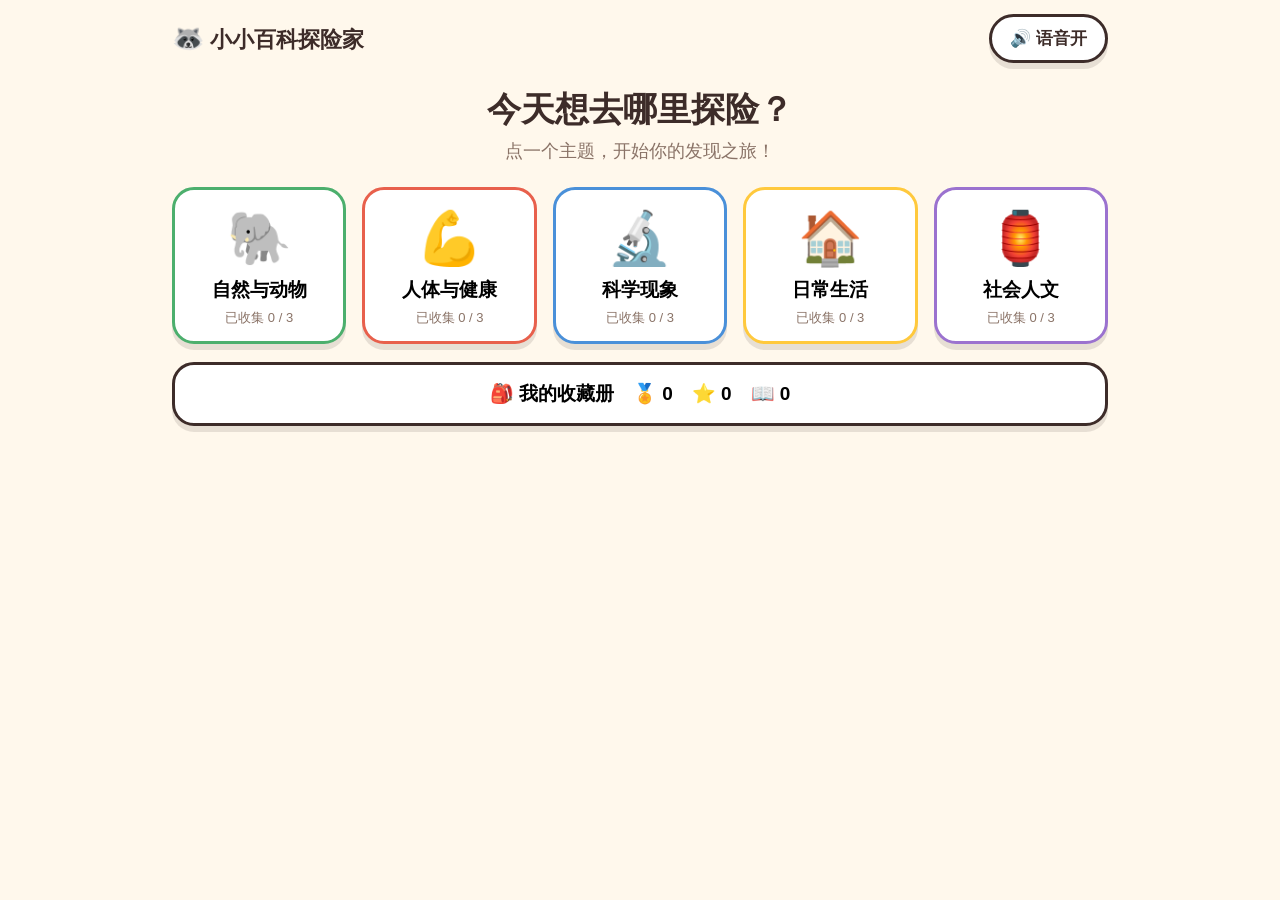
==== prototype/index.html @ 5b507198 "feat: 高保真原型（待确认）" ====
<!DOCTYPE html>
<html lang="zh-CN">
<head>
<meta charset="UTF-8">
<meta name="viewport" content="width=device-width, initial-scale=1.0">
<title>小小百科探险家 · 高保真原型</title>
<style>
  :root {
    --bg: #FFF8EC;
    --ink: #3D2C29;
    --primary: #FF8A3D;
    --primary-dark: #E56F1F;
    --green: #4CAF6D;
    --blue: #4A90D9;
    --purple: #9B72CF;
    --red: #E8604C;
    --yellow: #FFC93D;
    --card: #FFFFFF;
    --radius: 22px;
    --shadow: 0 6px 0 rgba(61,44,41,.12);
  }
  * { margin:0; padding:0; box-sizing:border-box; -webkit-tap-highlight-color:transparent; }
  body {
    font-family: "PingFang SC","Microsoft YaHei","Noto Sans SC",sans-serif;
    background: var(--bg); color: var(--ink);
    min-height: 100vh;
  }
  button { font-family: inherit; cursor: pointer; border: none; }
  .hidden { display: none !important; }

  /* ===== 顶栏 ===== */
  .topbar {
    display:flex; align-items:center; justify-content:space-between;
    padding: 14px 22px; max-width: 980px; margin: 0 auto;
  }
  .logo { font-size: 22px; font-weight: 800; }
  .logo span { font-size: 26px; }
  .voice-btn {
    background: var(--card); border-radius: 999px; padding: 10px 18px;
    font-size: 17px; font-weight: 700; color: var(--ink);
    box-shadow: var(--shadow); border: 3px solid var(--ink);
  }
  .voice-btn.off { opacity: .45; }

  /* ===== 首页 ===== */
  .hero { text-align:center; padding: 10px 20px 6px; }
  .hero h1 { font-size: 34px; margin-bottom: 6px; }
  .hero p { font-size: 18px; color:#8a7367; }

  .theme-grid {
    display:grid; grid-template-columns: repeat(auto-fit, minmax(150px,1fr));
    gap: 16px; max-width: 980px; margin: 18px auto; padding: 0 22px;
  }
  .theme-card {
    background: var(--card); border: 3px solid var(--ink); border-radius: var(--radius);
    box-shadow: var(--shadow); padding: 18px 12px 14px; text-align:center;
    transition: transform .15s;
  }
  .theme-card:hover { transform: translateY(-4px); }
  .theme-card .emoji { font-size: 52px; display:block; margin-bottom: 8px; }
  .theme-card .name { font-size: 19px; font-weight: 800; }
  .theme-card .prog { font-size: 13px; color:#8a7367; margin-top:6px; }
  .theme-card.c1 { border-color: var(--green); }
  .theme-card.c2 { border-color: var(--red); }
  .theme-card.c3 { border-color: var(--blue); }
  .theme-card.c4 { border-color: var(--yellow); }
  .theme-card.c5 { border-color: var(--purple); }

  .collection-bar {
    max-width: 980px; margin: 8px auto 40px; padding: 0 22px;
  }
  .collection-bar button {
    width:100%; background: var(--card); border:3px solid var(--ink);
    border-radius: var(--radius); box-shadow: var(--shadow);
    padding: 16px; font-size: 19px; font-weight: 800;
  }

  /* ===== 探险页 ===== */
  .play-head {
    display:flex; align-items:center; justify-content:space-between;
    max-width: 980px; margin: 0 auto; padding: 0 22px 12px;
  }
  .back-btn {
    background: var(--card); border:3px solid var(--ink); border-radius: 999px;
    padding: 10px 18px; font-size: 17px; font-weight: 800; box-shadow: var(--shadow);
  }
  .play-title { font-size: 22px; font-weight: 800; }

  .mode-tabs {
    display:grid; grid-template-columns: repeat(4,1fr);
    gap: 12px; max-width: 980px; margin: 0 auto 18px; padding: 0 22px;
  }
  .mode-tab {
    background: var(--card); border:3px solid var(--ink); border-radius: var(--radius);
    box-shadow: var(--shadow); padding: 14px 6px; font-size: 17px; font-weight: 800;
  }
  .mode-tab.active { background: var(--primary); color:#fff; border-color: var(--primary-dark); }
  .mode-tab .big { font-size: 26px; display:block; margin-bottom: 4px; }

  .stage { max-width: 980px; margin: 0 auto 40px; padding: 0 22px; }
  .panel {
    background: var(--card); border:3px solid var(--ink); border-radius: var(--radius);
    box-shadow: var(--shadow); padding: 22px;
  }

  /* 探索 */
  .explore-scene {
    position: relative; background: linear-gradient(#BFE8FF 60%, #9AD68A 60%);
    border-radius: 16px; min-height: 300px; margin-bottom: 14px; overflow:hidden;
  }
  .hotspot {
    position:absolute; font-size: 44px; background: rgba(255,255,255,.85);
    border: 3px solid var(--ink); border-radius: 50%;
    width: 76px; height: 76px; line-height: 1;
    box-shadow: 0 0 0 6px rgba(255,201,61,.55);
    animation: pulse 1.6s infinite;
  }
  @keyframes pulse { 50% { box-shadow: 0 0 0 12px rgba(255,201,61,.15); } }
  .hint { text-align:center; font-size:16px; color:#8a7367; }

  /* 问答 */
  .quiz-progress { text-align:center; font-size:16px; font-weight:700; color:#8a7367; margin-bottom: 10px; }
  .quiz-q { font-size: 24px; font-weight: 800; text-align:center; margin: 8px 0 20px; }
  .quiz-opts { display:grid; gap: 12px; }
  .quiz-opt {
    background: var(--bg); border:3px solid var(--ink); border-radius: 16px;
    padding: 16px; font-size: 20px; font-weight: 700; text-align:left;
  }
  .quiz-opt.right { background: #DDF3E3; border-color: var(--green); }
  .quiz-opt.wrong { background: #FBE3DF; border-color: var(--red); }
  .quiz-feedback { text-align:center; font-size: 20px; font-weight: 800; min-height: 30px; margin-top: 14px; }

  /* 配对 */
  .match-wrap { display:grid; grid-template-columns: 1fr 1fr; gap: 16px; }
  .match-col { display:grid; gap: 12px; align-content:start; }
  .match-item, .match-slot {
    background: var(--bg); border:3px solid var(--ink); border-radius: 16px;
    padding: 14px; font-size: 20px; font-weight: 700; text-align:center; min-height: 64px;
  }
  .match-item { cursor: grab; }
  .match-item.done { opacity:.35; cursor:default; }
  .match-slot.filled { background:#DDF3E3; border-color: var(--green); }
  .match-slot .slot-emoji { font-size: 30px; display:block; }

  /* 故事 */
  .story-illu {
    background: linear-gradient(#FFE3B3, #FFC9D6);
    border-radius: 16px; height: 180px; display:flex; align-items:center; justify-content:center;
    font-size: 80px; margin-bottom: 14px;
  }
  .story-text { font-size: 20px; line-height: 1.7; text-align:center; margin-bottom: 16px; }
  .big-btn {
    display:block; width:100%; background: var(--primary); color:#fff;
    border:3px solid var(--primary-dark); border-radius: 16px;
    padding: 16px; font-size: 21px; font-weight: 800; box-shadow: var(--shadow);
  }
  .story-dots { text-align:center; margin-bottom: 12px; font-size: 22px; letter-spacing: 6px; }

  /* ===== 弹层：知识卡 / 奖励 / 收藏册 ===== */
  .mask {
    position: fixed; inset: 0; background: rgba(61,44,41,.45);
    display:flex; align-items:center; justify-content:center; padding: 20px; z-index: 50;
  }
  .dialog {
    background: var(--card); border:3px solid var(--ink); border-radius: var(--radius);
    box-shadow: var(--shadow); max-width: 420px; width: 100%; padding: 26px; text-align:center;
  }
  .dialog .d-emoji { font-size: 64px; display:block; margin-bottom: 10px; }
  .dialog h3 { font-size: 24px; margin-bottom: 10px; }
  .dialog p { font-size: 19px; line-height: 1.7; margin-bottom: 18px; }
  .reward-anim { animation: bounce .6s; }
  @keyframes bounce { 0%{transform:scale(.5)} 60%{transform:scale(1.15)} 100%{transform:scale(1)} }

  .collect-list { text-align:left; max-height: 300px; overflow:auto; margin-bottom: 16px; }
  .collect-item { padding: 10px 6px; border-bottom: 2px dashed #e5d7c8; font-size: 18px; }
  .collect-empty { text-align:center; color:#8a7367; padding: 20px 0; font-size: 17px; }

  @media (max-width: 720px) {
    .hero h1 { font-size: 26px; }
    .mode-tabs { grid-template-columns: repeat(2,1fr); }
    .match-wrap { grid-template-columns: 1fr; }
  }
</style>
</head>
<body>

<!-- ================= 首页 ================= -->
<div id="page-home">
  <div class="topbar">
    <div class="logo"><span>🦝</span> 小小百科探险家</div>
    <button class="voice-btn" id="voice-toggle">🔊 语音开</button>
  </div>
  <div class="hero">
    <h1>今天想去哪里探险？</h1>
    <p>点一个主题，开始你的发现之旅！</p>
  </div>
  <div class="theme-grid" id="theme-grid"></div>
  <div class="collection-bar">
    <button id="open-collection">🎒 我的收藏册　🏅 <span id="c-badge">0</span>　⭐ <span id="c-sticker">0</span>　📖 <span id="c-book">0</span></button>
  </div>
</div>

<!-- ================= 探险页 ================= -->
<div id="page-play" class="hidden">
  <div class="topbar">
    <button class="back-btn" id="back-home">← 回首页</button>
    <div class="play-title" id="play-title"></div>
    <button class="voice-btn" id="voice-toggle-2">🔊 语音开</button>
  </div>
  <div class="mode-tabs">
    <button class="mode-tab active" data-mode="explore"><span class="big">🔍</span>找一找</button>
    <button class="mode-tab" data-mode="quiz"><span class="big">❓</span>问答闯关</button>
    <button class="mode-tab" data-mode="match"><span class="big">🧩</span>配对小游戏</button>
    <button class="mode-tab" data-mode="story"><span class="big">📚</span>小故事</button>
  </div>
  <div class="stage">
    <!-- 探索 -->
    <div class="panel" id="panel-explore">
      <div class="explore-scene" id="explore-scene"></div>
      <p class="hint">点一点发光的圆圈，看看藏着什么秘密！</p>
    </div>
    <!-- 问答 -->
    <div class="panel hidden" id="panel-quiz">
      <div class="quiz-progress" id="quiz-progress"></div>
      <div class="quiz-q" id="quiz-q"></div>
      <div class="quiz-opts" id="quiz-opts"></div>
      <div class="quiz-feedback" id="quiz-feedback"></div>
    </div>
    <!-- 配对 -->
    <div class="panel hidden" id="panel-match">
      <p class="hint" style="margin-bottom:14px;">把左边的图片拖到右边正确的名字上！（原型：点图片再点名字也可以）</p>
      <div class="match-wrap">
        <div class="match-col" id="match-items"></div>
        <div class="match-col" id="match-slots"></div>
      </div>
    </div>
    <!-- 故事 -->
    <div class="panel hidden" id="panel-story">
      <div class="story-dots" id="story-dots"></div>
      <div class="story-illu" id="story-illu"></div>
      <div class="story-text" id="story-text"></div>
      <button class="big-btn" id="story-next">下一页 →</button>
    </div>
  </div>
</div>

<!-- ================= 弹层 ================= -->
<div class="mask hidden" id="dialog-mask">
  <div class="dialog" id="dialog-box"></div>
</div>

<script>
/* ================= 原型数据（真实文案，取自内容规格） ================= */
const THEMES = [
  { id:'animals', name:'自然与动物', emoji:'🐘', cls:'c1',
    spots:[
      { emoji:'🐘', name:'大象', x:'12%', y:'30%', text:'大象的鼻子像一根万能的管子，能喝水、能洗澡，还能卷起小小的花生米呢！' },
      { emoji:'🦒', name:'长颈鹿', x:'55%', y:'12%', text:'长颈鹿的脖子虽然很长很长，但脖子的骨头数量和我们人类一样多，都是七块哦！' },
      { emoji:'🐝', name:'蜜蜂', x:'75%', y:'55%', text:'蜜蜂找到花蜜后，会跳一种"8字舞"，告诉伙伴们花蜜在哪个方向、有多远。' },
      { emoji:'🌻', name:'向日葵', x:'30%', y:'62%', text:'向日葵小时候会跟着太阳转头，长大以后就会固定朝着东边，安静地晒太阳。' },
    ],
    quiz:[
      { q:'大象用什么卷起食物？', opts:['长鼻子','尾巴','耳朵'], a:0 },
      { q:'蜜蜂跳"8字舞"是在做什么？', opts:['告诉伙伴花蜜的方向','玩游戏','赶蚊子'], a:0 },
      { q:'长颈鹿的脖子骨头有几块？', opts:['和我们一样，七块','一百块','两块'], a:0 },
    ],
    match:[
      { emoji:'🐘', name:'大象' }, { emoji:'🦒', name:'长颈鹿' },
      { emoji:'🐝', name:'蜜蜂' }, { emoji:'🌻', name:'向日葵' },
    ],
    story:[
      { emoji:'🐘', text:'小象奇奇第一次跟着妈妈去河边。它看着妈妈用长鼻子吸水，觉得神奇极了。' },
      { emoji:'💦', text:'奇奇也学着把鼻子伸进水里，咕咚——呛了一大口！妈妈笑着说："慢慢来，先吸一点点。"' },
      { emoji:'🌈', text:'练了好多天，奇奇终于能用鼻子喷出一道小水花，在阳光下画出了一道小小的彩虹！' },
    ],
  },
  { id:'body', name:'人体与健康', emoji:'💪', cls:'c2',
    spots:[ { emoji:'❤️', name:'心脏', x:'20%', y:'25%', text:'心脏像一个勤劳的小水泵，每天不停地跳动，把血液送到全身每一个角落。' } ],
    quiz:[ { q:'我们为什么要好好刷牙？', opts:['保护牙齿不长蛀牙','让牙齿变蓝色','为了好玩'], a:0 } ],
    match:[ { emoji:'❤️', name:'心脏' }, { emoji:'🦷', name:'牙齿' } ],
    story:[ { emoji:'🦷', text:'牙齿宝宝最害怕糖细菌，每天刷牙就是给它穿上保护衣。' } ],
  },
  { id:'science', name:'科学现象', emoji:'🔬', cls:'c3',
    spots:[ { emoji:'🌈', name:'彩虹', x:'30%', y:'20%', text:'下雨后太阳出来，空气里的小水滴把阳光分成了七种颜色，就变成了彩虹。' } ],
    quiz:[ { q:'彩虹一般有几种颜色？', opts:['七种','两种','一百种'], a:0 } ],
    match:[ { emoji:'🌈', name:'彩虹' }, { emoji:'🧲', name:'磁铁' } ],
    story:[ { emoji:'🧲', text:'磁铁小超人有一双看不见的手，能把回形针"嗖"地吸过来。' } ],
  },
  { id:'life', name:'日常生活', emoji:'🏠', cls:'c4',
    spots:[ { emoji:'🚦', name:'红绿灯', x:'40%', y:'30%', text:'红灯停、绿灯行、黄灯亮了等一等，红绿灯是马路上的指挥官。' } ],
    quiz:[ { q:'过马路时看到红灯应该？', opts:['停下来等一等','快跑冲过去','闭上眼睛'], a:0 } ],
    match:[ { emoji:'🚦', name:'红绿灯' }, { emoji:'🍳', name:'煎锅' } ],
    story:[ { emoji:'🚦', text:'红绿灯每天站在路口，保护着每一个过马路的小朋友。' } ],
  },
  { id:'culture', name:'社会人文', emoji:'🏮', cls:'c5',
    spots:[ { emoji:'🏮', name:'灯笼', x:'25%', y:'25%', text:'过年挂红灯笼，寓意新的一年红红火火、团团圆圆。' } ],
    quiz:[ { q:'过年时挂红灯笼寓意什么？', opts:['红红火火、团圆','天要下雨','欢迎外星人'], a:0 } ],
    match:[ { emoji:'🏮', name:'灯笼' }, { emoji:'🥟', name:'饺子' } ],
    story:[ { emoji:'🥟', text:'除夕夜，全家人围在一起包饺子，包进去的是团圆和祝福。' } ],
  },
];

/* ================= 原型状态（内存模拟，不接真实存储） ================= */
const state = {
  voice: true,
  theme: null,
  quizIndex: 0,
  storyIndex: 0,
  collected: { badges:[], stickers:[], books:[] },
  matchPicked: null,
};

function speak(text){
  if (!state.voice || !window.speechSynthesis) return;
  speechSynthesis.cancel();
  const u = new SpeechSynthesisUtterance(text);
  u.lang = 'zh-CN'; u.rate = 0.95;
  speechSynthesis.speak(u);
}

/* ================= 首页 ================= */
function renderHome(){
  const grid = document.getElementById('theme-grid');
  grid.innerHTML = '';
  THEMES.forEach(t=>{
    const done =
      (state.collected.badges.includes(t.id)?1:0) +
      (state.collected.stickers.includes(t.id)?1:0) +
      (state.collected.books.includes(t.id)?1:0);
    const el = document.createElement('button');
    el.className = 'theme-card ' + t.cls;
    el.innerHTML = `<span class="emoji">${t.emoji}</span><div class="name">${t.name}</div><div class="prog">已收集 ${done} / 3</div>`;
    el.onclick = ()=>{ openTheme(t); };
    grid.appendChild(el);
  });
  document.getElementById('c-badge').textContent = state.collected.badges.length;
  document.getElementById('c-sticker').textContent = state.collected.stickers.length;
  document.getElementById('c-book').textContent = state.collected.books.length;
}

/* ================= 探险页 ================= */
function openTheme(t){
  state.theme = t;
  state.quizIndex = 0;
  state.storyIndex = 0;
  document.getElementById('page-home').classList.add('hidden');
  document.getElementById('page-play').classList.remove('hidden');
  document.getElementById('play-title').textContent = t.emoji + ' ' + t.name;
  switchMode('explore');
  speak('欢迎来到' + t.name + '！');
}

function switchMode(mode){
  document.querySelectorAll('.mode-tab').forEach(b=>b.classList.toggle('active', b.dataset.mode===mode));
  ['explore','quiz','match','story'].forEach(m=>{
    document.getElementById('panel-'+m).classList.toggle('hidden', m!==mode);
  });
  if (mode==='explore') renderExplore();
  if (mode==='quiz') renderQuiz();
  if (mode==='match') renderMatch();
  if (mode==='story') renderStory();
}
document.querySelectorAll('.mode-tab').forEach(b=>b.onclick=()=>switchMode(b.dataset.mode));

/* ---- 找一找 ---- */
function renderExplore(){
  const scene = document.getElementById('explore-scene');
  scene.innerHTML = '';
  state.theme.spots.forEach(s=>{
    const b = document.createElement('button');
    b.className = 'hotspot';
    b.style.left = s.x; b.style.top = s.y;
    b.textContent = s.emoji;
    b.onclick = ()=> showDialog(`
      <span class="d-emoji">${s.emoji}</span>
      <h3>${s.name}</h3>
      <p>${s.text}</p>
      <button class="big-btn" id="d-ok">我知道啦！</button>
    `, ()=>{
      document.getElementById('d-ok').onclick = closeDialog;
      speak(s.name + '。' + s.text);
    });
    scene.appendChild(b);
  });
}

/* ---- 问答闯关 ---- */
function renderQuiz(){
  const i = state.quizIndex, q = state.theme.quiz[i];
  document.getElementById('quiz-progress').textContent = `第 ${i+1} / ${state.theme.quiz.length} 题`;
  document.getElementById('quiz-q').textContent = q.q;
  document.getElementById('quiz-feedback').textContent = '';
  const box = document.getElementById('quiz-opts');
  box.innerHTML = '';
  speak(q.q);
  q.opts.forEach((opt, idx)=>{
    const b = document.createElement('button');
    b.className = 'quiz-opt';
    b.textContent = opt;
    b.onclick = ()=>{
      if (idx === q.a){
        b.classList.add('right');
        document.getElementById('quiz-feedback').textContent = '🎉 答对啦，真棒！';
        speak('答对啦，真棒！');
        setTimeout(()=>{
          state.quizIndex++;
          if (state.quizIndex >= state.theme.quiz.length){
            award('badges', '🏅', state.theme.name + '小博士徽章', '你答对了所有问题，获得了徽章！');
            state.quizIndex = 0;
            renderQuiz();
          } else renderQuiz();
        }, 900);
      } else {
        b.classList.add('wrong');
        document.getElementById('quiz-feedback').textContent = '🤔 再想一想，你可以的！';
        speak('再想一想，你可以的！');
      }
    };
    box.appendChild(b);
  });
}

/* ---- 配对小游戏 ---- */
function renderMatch(){
  const items = document.getElementById('match-items');
  const slots = document.getElementById('match-slots');
  items.innerHTML = ''; slots.innerHTML = '';
  state.matchPicked = null;
  const shuffled = [...state.theme.match].sort(()=>Math.random()-.5);
  shuffled.forEach(m=>{
    const it = document.createElement('button');
    it.className = 'match-item';
    it.innerHTML = `<span style="font-size:34px;display:block;">${m.emoji}</span>`;
    it.onclick = ()=>{
      if (it.classList.contains('done')) return;
      document.querySelectorAll('.match-item').forEach(x=>x.style.outline='');
      it.style.outline = '4px solid var(--primary)';
      state.matchPicked = { el: it, data: m };
    };
    items.appendChild(it);
  });
  [...state.theme.match].sort(()=>Math.random()-.5).forEach(m=>{
    const s = document.createElement('div');
    s.className = 'match-slot';
    s.textContent = m.name;
    s.onclick = ()=>{
      if (s.classList.contains('filled') || !state.matchPicked) return;
      if (state.matchPicked.data.name === m.name){
        s.classList.add('filled');
        s.innerHTML = `<span class="slot-emoji">${m.emoji}</span>${m.name} ✔️`;
        state.matchPicked.el.classList.add('done');
        state.matchPicked = null;
        speak('配对成功！');
        if (document.querySelectorAll('.match-slot.filled').length === state.theme.match.length){
          setTimeout(()=> award('stickers', '⭐', state.theme.name + '贴纸', '所有配对都正确，获得一张贴纸！'), 500);
        }
      } else {
        speak('不对哦，再试试！');
        state.matchPicked = null;
        document.querySelectorAll('.match-item').forEach(x=>x.style.outline='');
      }
    };
    slots.appendChild(s);
  });
}

/* ---- 小故事 ---- */
function renderStory(){
  const i = state.storyIndex, s = state.theme.story[i];
  document.getElementById('story-dots').textContent =
    state.theme.story.map((_,k)=> k===i ? '●' : '○').join('');
  document.getElementById('story-illu').textContent = s.emoji;
  document.getElementById('story-text').textContent = s.text;
  document.getElementById('story-next').textContent =
    i === state.theme.story.length - 1 ? '看完啦 🎉' : '下一页 →';
  speak(s.text);
}
document.getElementById('story-next').onclick = ()=>{
  if (state.storyIndex < state.theme.story.length - 1){
    state.storyIndex++;
    renderStory();
  } else {
    award('books', '📖', state.theme.name + '图鉴页', '故事读完啦，图鉴里又多了一页！');
    state.storyIndex = 0;
    renderStory();
  }
};

/* ---- 奖励弹层 ---- */
function award(type, emoji, name, desc){
  if (!state.collected[type].includes(state.theme.id)){
    state.collected[type].push(state.theme.id);
  }
  showDialog(`
    <span class="d-emoji reward-anim">${emoji}</span>
    <h3>恭喜获得：${name}</h3>
    <p>${desc}</p>
    <button class="big-btn" id="d-ok">太棒了！</button>
  `, ()=>{
    document.getElementById('d-ok').onclick = closeDialog;
    speak('恭喜获得' + name);
  });
}

/* ---- 收藏册 ---- */
document.getElementById('open-collection').onclick = ()=>{
  const c = state.collected;
  let html = '<span class="d-emoji">🎒</span><h3>我的收藏册</h3><div class="collect-list">';
  let empty = true;
  c.badges.forEach(id=>{ empty=false; const t=THEMES.find(x=>x.id===id); html+=`<div class="collect-item">🏅 ${t.name}小博士徽章</div>`; });
  c.stickers.forEach(id=>{ empty=false; const t=THEMES.find(x=>x.id===id); html+=`<div class="collect-item">⭐ ${t.name}贴纸</div>`; });
  c.books.forEach(id=>{ empty=false; const t=THEMES.find(x=>x.id===id); html+=`<div class="collect-item">📖 ${t.name}图鉴页</div>`; });
  if (empty) html += '<div class="collect-empty">还没有收集到奖励哦，快去探险吧！</div>';
  html += '</div><button class="big-btn" id="d-ok">关上</button>';
  showDialog(html, ()=>{ document.getElementById('d-ok').onclick = closeDialog; });
};

/* ---- 弹层与全局 ---- */
function showDialog(html, after){
  document.getElementById('dialog-box').innerHTML = html;
  document.getElementById('dialog-mask').classList.remove('hidden');
  if (after) after();
}
function closeDialog(){ document.getElementById('dialog-mask').classList.add('hidden'); speechSynthesis?.cancel(); }

document.getElementById('back-home').onclick = ()=>{
  document.getElementById('page-play').classList.add('hidden');
  document.getElementById('page-home').classList.remove('hidden');
  renderHome();
};

function bindVoice(id){
  document.getElementById(id).onclick = (e)=>{
    state.voice = !state.voice;
    if (!state.voice) speechSynthesis?.cancel();
    document.querySelectorAll('.voice-btn').forEach(b=>{
      b.textContent = state.voice ? '🔊 语音开' : '🔇 语音关';
      b.classList.toggle('off', !state.voice);
    });
  };
}
bindVoice('voice-toggle'); bindVoice('voice-toggle-2');
if (!window.speechSynthesis){
  document.querySelectorAll('.voice-btn').forEach(b=>b.style.display='none');
}

renderHome();
</script>
</body>
</html>
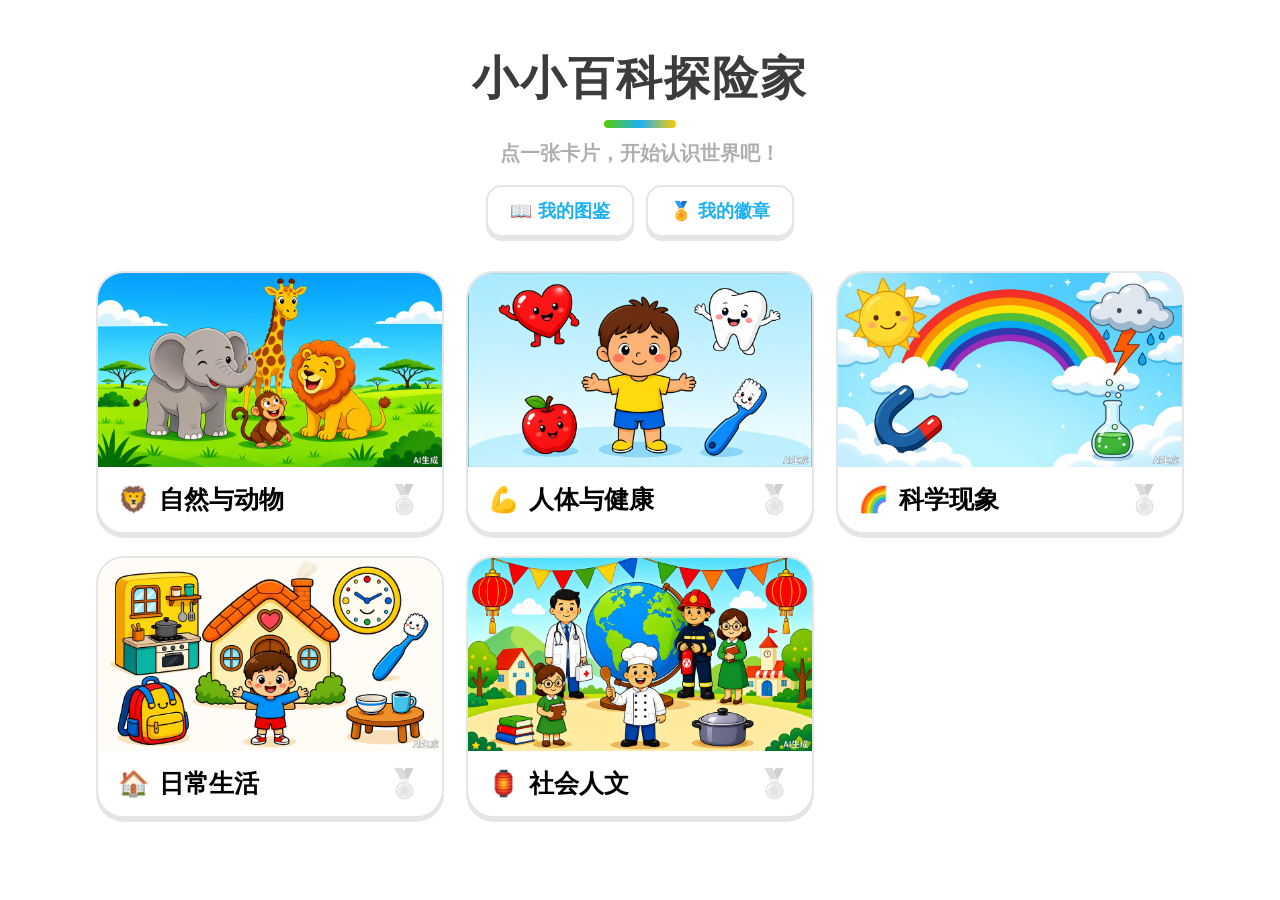
==== commit cf423ab9: "同步最新版到 prototype 文件夹" ====
--- a/prototype/index.html
+++ b/prototype/index.html
@@ -2,549 +2,43 @@
 <html lang="zh-CN">
 <head>
 <meta charset="UTF-8">
-<meta name="viewport" content="width=device-width, initial-scale=1.0">
-<title>小小百科探险家 · 高保真原型</title>
-<style>
-  :root {
-    --bg: #FFF8EC;
-    --ink: #3D2C29;
-    --primary: #FF8A3D;
-    --primary-dark: #E56F1F;
-    --green: #4CAF6D;
-    --blue: #4A90D9;
-    --purple: #9B72CF;
-    --red: #E8604C;
-    --yellow: #FFC93D;
-    --card: #FFFFFF;
-    --radius: 22px;
-    --shadow: 0 6px 0 rgba(61,44,41,.12);
-  }
-  * { margin:0; padding:0; box-sizing:border-box; -webkit-tap-highlight-color:transparent; }
-  body {
-    font-family: "PingFang SC","Microsoft YaHei","Noto Sans SC",sans-serif;
-    background: var(--bg); color: var(--ink);
-    min-height: 100vh;
-  }
-  button { font-family: inherit; cursor: pointer; border: none; }
-  .hidden { display: none !important; }
+<meta name="viewport" content="width=device-width, initial-scale=1">
+<title>小小百科探险家 · 世界地图</title>
+<link rel="stylesheet" href="css/style.css">
+</head>
+<body class="home">
+  <header class="home-header">
+    <h1 id="map-title">小小百科探险家</h1>
+    <p class="home-sub">点一张卡片，开始认识世界吧！</p>
+    <div class="home-actions">
+      <button id="btn-dex" class="pill-btn" type="button">📖 我的图鉴</button>
+      <button id="btn-badges" class="pill-btn" type="button">🏅 我的徽章</button>
+    </div>
+  </header>
 
-  /* ===== 顶栏 ===== */
-  .topbar {
-    display:flex; align-items:center; justify-content:space-between;
-    padding: 14px 22px; max-width: 980px; margin: 0 auto;
-  }
-  .logo { font-size: 22px; font-weight: 800; }
-  .logo span { font-size: 26px; }
-  .voice-btn {
-    background: var(--card); border-radius: 999px; padding: 10px 18px;
-    font-size: 17px; font-weight: 700; color: var(--ink);
-    box-shadow: var(--shadow); border: 3px solid var(--ink);
-  }
-  .voice-btn.off { opacity: .45; }
+  <main class="theme-grid" id="theme-grid" aria-label="主题世界地图"></main>
 
-  /* ===== 首页 ===== */
-  .hero { text-align:center; padding: 10px 20px 6px; }
-  .hero h1 { font-size: 34px; margin-bottom: 6px; }
-  .hero p { font-size: 18px; color:#8a7367; }
-
-  .theme-grid {
-    display:grid; grid-template-columns: repeat(auto-fit, minmax(150px,1fr));
-    gap: 16px; max-width: 980px; margin: 18px auto; padding: 0 22px;
-  }
-  .theme-card {
-    background: var(--card); border: 3px solid var(--ink); border-radius: var(--radius);
-    box-shadow: var(--shadow); padding: 18px 12px 14px; text-align:center;
-    transition: transform .15s;
-  }
-  .theme-card:hover { transform: translateY(-4px); }
-  .theme-card .emoji { font-size: 52px; display:block; margin-bottom: 8px; }
-  .theme-card .name { font-size: 19px; font-weight: 800; }
-  .theme-card .prog { font-size: 13px; color:#8a7367; margin-top:6px; }
-  .theme-card.c1 { border-color: var(--green); }
-  .theme-card.c2 { border-color: var(--red); }
-  .theme-card.c3 { border-color: var(--blue); }
-  .theme-card.c4 { border-color: var(--yellow); }
-  .theme-card.c5 { border-color: var(--purple); }
-
-  .collection-bar {
-    max-width: 980px; margin: 8px auto 40px; padding: 0 22px;
-  }
-  .collection-bar button {
-    width:100%; background: var(--card); border:3px solid var(--ink);
-    border-radius: var(--radius); box-shadow: var(--shadow);
-    padding: 16px; font-size: 19px; font-weight: 800;
-  }
-
-  /* ===== 探险页 ===== */
-  .play-head {
-    display:flex; align-items:center; justify-content:space-between;
-    max-width: 980px; margin: 0 auto; padding: 0 22px 12px;
-  }
-  .back-btn {
-    background: var(--card); border:3px solid var(--ink); border-radius: 999px;
-    padding: 10px 18px; font-size: 17px; font-weight: 800; box-shadow: var(--shadow);
-  }
-  .play-title { font-size: 22px; font-weight: 800; }
-
-  .mode-tabs {
-    display:grid; grid-template-columns: repeat(4,1fr);
-    gap: 12px; max-width: 980px; margin: 0 auto 18px; padding: 0 22px;
-  }
-  .mode-tab {
-    background: var(--card); border:3px solid var(--ink); border-radius: var(--radius);
-    box-shadow: var(--shadow); padding: 14px 6px; font-size: 17px; font-weight: 800;
-  }
-  .mode-tab.active { background: var(--primary); color:#fff; border-color: var(--primary-dark); }
-  .mode-tab .big { font-size: 26px; display:block; margin-bottom: 4px; }
-
-  .stage { max-width: 980px; margin: 0 auto 40px; padding: 0 22px; }
-  .panel {
-    background: var(--card); border:3px solid var(--ink); border-radius: var(--radius);
-    box-shadow: var(--shadow); padding: 22px;
-  }
-
-  /* 探索 */
-  .explore-scene {
-    position: relative; background: linear-gradient(#BFE8FF 60%, #9AD68A 60%);
-    border-radius: 16px; min-height: 300px; margin-bottom: 14px; overflow:hidden;
-  }
-  .hotspot {
-    position:absolute; font-size: 44px; background: rgba(255,255,255,.85);
-    border: 3px solid var(--ink); border-radius: 50%;
-    width: 76px; height: 76px; line-height: 1;
-    box-shadow: 0 0 0 6px rgba(255,201,61,.55);
-    animation: pulse 1.6s infinite;
-  }
-  @keyframes pulse { 50% { box-shadow: 0 0 0 12px rgba(255,201,61,.15); } }
-  .hint { text-align:center; font-size:16px; color:#8a7367; }
-
-  /* 问答 */
-  .quiz-progress { text-align:center; font-size:16px; font-weight:700; color:#8a7367; margin-bottom: 10px; }
-  .quiz-q { font-size: 24px; font-weight: 800; text-align:center; margin: 8px 0 20px; }
-  .quiz-opts { display:grid; gap: 12px; }
-  .quiz-opt {
-    background: var(--bg); border:3px solid var(--ink); border-radius: 16px;
-    padding: 16px; font-size: 20px; font-weight: 700; text-align:left;
-  }
-  .quiz-opt.right { background: #DDF3E3; border-color: var(--green); }
-  .quiz-opt.wrong { background: #FBE3DF; border-color: var(--red); }
-  .quiz-feedback { text-align:center; font-size: 20px; font-weight: 800; min-height: 30px; margin-top: 14px; }
-
-  /* 配对 */
-  .match-wrap { display:grid; grid-template-columns: 1fr 1fr; gap: 16px; }
-  .match-col { display:grid; gap: 12px; align-content:start; }
-  .match-item, .match-slot {
-    background: var(--bg); border:3px solid var(--ink); border-radius: 16px;
-    padding: 14px; font-size: 20px; font-weight: 700; text-align:center; min-height: 64px;
-  }
-  .match-item { cursor: grab; }
-  .match-item.done { opacity:.35; cursor:default; }
-  .match-slot.filled { background:#DDF3E3; border-color: var(--green); }
-  .match-slot .slot-emoji { font-size: 30px; display:block; }
-
-  /* 故事 */
-  .story-illu {
-    background: linear-gradient(#FFE3B3, #FFC9D6);
-    border-radius: 16px; height: 180px; display:flex; align-items:center; justify-content:center;
-    font-size: 80px; margin-bottom: 14px;
-  }
-  .story-text { font-size: 20px; line-height: 1.7; text-align:center; margin-bottom: 16px; }
-  .big-btn {
-    display:block; width:100%; background: var(--primary); color:#fff;
-    border:3px solid var(--primary-dark); border-radius: 16px;
-    padding: 16px; font-size: 21px; font-weight: 800; box-shadow: var(--shadow);
-  }
-  .story-dots { text-align:center; margin-bottom: 12px; font-size: 22px; letter-spacing: 6px; }
-
-  /* ===== 弹层：知识卡 / 奖励 / 收藏册 ===== */
-  .mask {
-    position: fixed; inset: 0; background: rgba(61,44,41,.45);
-    display:flex; align-items:center; justify-content:center; padding: 20px; z-index: 50;
-  }
-  .dialog {
-    background: var(--card); border:3px solid var(--ink); border-radius: var(--radius);
-    box-shadow: var(--shadow); max-width: 420px; width: 100%; padding: 26px; text-align:center;
-  }
-  .dialog .d-emoji { font-size: 64px; display:block; margin-bottom: 10px; }
-  .dialog h3 { font-size: 24px; margin-bottom: 10px; }
-  .dialog p { font-size: 19px; line-height: 1.7; margin-bottom: 18px; }
-  .reward-anim { animation: bounce .6s; }
-  @keyframes bounce { 0%{transform:scale(.5)} 60%{transform:scale(1.15)} 100%{transform:scale(1)} }
-
-  .collect-list { text-align:left; max-height: 300px; overflow:auto; margin-bottom: 16px; }
-  .collect-item { padding: 10px 6px; border-bottom: 2px dashed #e5d7c8; font-size: 18px; }
-  .collect-empty { text-align:center; color:#8a7367; padding: 20px 0; font-size: 17px; }
-
-  @media (max-width: 720px) {
-    .hero h1 { font-size: 26px; }
-    .mode-tabs { grid-template-columns: repeat(2,1fr); }
-    .match-wrap { grid-template-columns: 1fr; }
-  }
-</style>
-</head>
-<body>
-
-<!-- ================= 首页 ================= -->
-<div id="page-home">
-  <div class="topbar">
-    <div class="logo"><span>🦝</span> 小小百科探险家</div>
-    <button class="voice-btn" id="voice-toggle">🔊 语音开</button>
-  </div>
-  <div class="hero">
-    <h1>今天想去哪里探险？</h1>
-    <p>点一个主题，开始你的发现之旅！</p>
-  </div>
-  <div class="theme-grid" id="theme-grid"></div>
-  <div class="collection-bar">
-    <button id="open-collection">🎒 我的收藏册　🏅 <span id="c-badge">0</span>　⭐ <span id="c-sticker">0</span>　📖 <span id="c-book">0</span></button>
-  </div>
-</div>
-
-<!-- ================= 探险页 ================= -->
-<div id="page-play" class="hidden">
-  <div class="topbar">
-    <button class="back-btn" id="back-home">← 回首页</button>
-    <div class="play-title" id="play-title"></div>
-    <button class="voice-btn" id="voice-toggle-2">🔊 语音开</button>
-  </div>
-  <div class="mode-tabs">
-    <button class="mode-tab active" data-mode="explore"><span class="big">🔍</span>找一找</button>
-    <button class="mode-tab" data-mode="quiz"><span class="big">❓</span>问答闯关</button>
-    <button class="mode-tab" data-mode="match"><span class="big">🧩</span>配对小游戏</button>
-    <button class="mode-tab" data-mode="story"><span class="big">📚</span>小故事</button>
-  </div>
-  <div class="stage">
-    <!-- 探索 -->
-    <div class="panel" id="panel-explore">
-      <div class="explore-scene" id="explore-scene"></div>
-      <p class="hint">点一点发光的圆圈，看看藏着什么秘密！</p>
-    </div>
-    <!-- 问答 -->
-    <div class="panel hidden" id="panel-quiz">
-      <div class="quiz-progress" id="quiz-progress"></div>
-      <div class="quiz-q" id="quiz-q"></div>
-      <div class="quiz-opts" id="quiz-opts"></div>
-      <div class="quiz-feedback" id="quiz-feedback"></div>
-    </div>
-    <!-- 配对 -->
-    <div class="panel hidden" id="panel-match">
-      <p class="hint" style="margin-bottom:14px;">把左边的图片拖到右边正确的名字上！（原型：点图片再点名字也可以）</p>
-      <div class="match-wrap">
-        <div class="match-col" id="match-items"></div>
-        <div class="match-col" id="match-slots"></div>
-      </div>
-    </div>
-    <!-- 故事 -->
-    <div class="panel hidden" id="panel-story">
-      <div class="story-dots" id="story-dots"></div>
-      <div class="story-illu" id="story-illu"></div>
-      <div class="story-text" id="story-text"></div>
-      <button class="big-btn" id="story-next">下一页 →</button>
+  <div class="panel-mask" id="dex-panel" role="dialog" aria-label="我的图鉴">
+    <div class="panel">
+      <button class="panel-close" type="button" data-close="dex-panel">✕</button>
+      <h2>📖 我的图鉴</h2>
+      <p class="panel-tip">去探索、听故事、玩配对，就能点亮更多图鉴！</p>
+      <div id="dex-content"></div>
     </div>
   </div>
-</div>
 
-<!-- ================= 弹层 ================= -->
-<div class="mask hidden" id="dialog-mask">
-  <div class="dialog" id="dialog-box"></div>
-</div>
+  <div class="panel-mask" id="badge-panel" role="dialog" aria-label="我的徽章">
+    <div class="panel">
+      <button class="panel-close" type="button" data-close="badge-panel">✕</button>
+      <h2>🏅 我的徽章</h2>
+      <p class="panel-tip">每个主题答对 3 道题，就能获得一枚徽章！</p>
+      <div class="badge-wall" id="badge-wall"></div>
+    </div>
+  </div>
 
-<script>
-/* ================= 原型数据（真实文案，取自内容规格） ================= */
-const THEMES = [
-  { id:'animals', name:'自然与动物', emoji:'🐘', cls:'c1',
-    spots:[
-      { emoji:'🐘', name:'大象', x:'12%', y:'30%', text:'大象的鼻子像一根万能的管子，能喝水、能洗澡，还能卷起小小的花生米呢！' },
-      { emoji:'🦒', name:'长颈鹿', x:'55%', y:'12%', text:'长颈鹿的脖子虽然很长很长，但脖子的骨头数量和我们人类一样多，都是七块哦！' },
-      { emoji:'🐝', name:'蜜蜂', x:'75%', y:'55%', text:'蜜蜂找到花蜜后，会跳一种"8字舞"，告诉伙伴们花蜜在哪个方向、有多远。' },
-      { emoji:'🌻', name:'向日葵', x:'30%', y:'62%', text:'向日葵小时候会跟着太阳转头，长大以后就会固定朝着东边，安静地晒太阳。' },
-    ],
-    quiz:[
-      { q:'大象用什么卷起食物？', opts:['长鼻子','尾巴','耳朵'], a:0 },
-      { q:'蜜蜂跳"8字舞"是在做什么？', opts:['告诉伙伴花蜜的方向','玩游戏','赶蚊子'], a:0 },
-      { q:'长颈鹿的脖子骨头有几块？', opts:['和我们一样，七块','一百块','两块'], a:0 },
-    ],
-    match:[
-      { emoji:'🐘', name:'大象' }, { emoji:'🦒', name:'长颈鹿' },
-      { emoji:'🐝', name:'蜜蜂' }, { emoji:'🌻', name:'向日葵' },
-    ],
-    story:[
-      { emoji:'🐘', text:'小象奇奇第一次跟着妈妈去河边。它看着妈妈用长鼻子吸水，觉得神奇极了。' },
-      { emoji:'💦', text:'奇奇也学着把鼻子伸进水里，咕咚——呛了一大口！妈妈笑着说："慢慢来，先吸一点点。"' },
-      { emoji:'🌈', text:'练了好多天，奇奇终于能用鼻子喷出一道小水花，在阳光下画出了一道小小的彩虹！' },
-    ],
-  },
-  { id:'body', name:'人体与健康', emoji:'💪', cls:'c2',
-    spots:[ { emoji:'❤️', name:'心脏', x:'20%', y:'25%', text:'心脏像一个勤劳的小水泵，每天不停地跳动，把血液送到全身每一个角落。' } ],
-    quiz:[ { q:'我们为什么要好好刷牙？', opts:['保护牙齿不长蛀牙','让牙齿变蓝色','为了好玩'], a:0 } ],
-    match:[ { emoji:'❤️', name:'心脏' }, { emoji:'🦷', name:'牙齿' } ],
-    story:[ { emoji:'🦷', text:'牙齿宝宝最害怕糖细菌，每天刷牙就是给它穿上保护衣。' } ],
-  },
-  { id:'science', name:'科学现象', emoji:'🔬', cls:'c3',
-    spots:[ { emoji:'🌈', name:'彩虹', x:'30%', y:'20%', text:'下雨后太阳出来，空气里的小水滴把阳光分成了七种颜色，就变成了彩虹。' } ],
-    quiz:[ { q:'彩虹一般有几种颜色？', opts:['七种','两种','一百种'], a:0 } ],
-    match:[ { emoji:'🌈', name:'彩虹' }, { emoji:'🧲', name:'磁铁' } ],
-    story:[ { emoji:'🧲', text:'磁铁小超人有一双看不见的手，能把回形针"嗖"地吸过来。' } ],
-  },
-  { id:'life', name:'日常生活', emoji:'🏠', cls:'c4',
-    spots:[ { emoji:'🚦', name:'红绿灯', x:'40%', y:'30%', text:'红灯停、绿灯行、黄灯亮了等一等，红绿灯是马路上的指挥官。' } ],
-    quiz:[ { q:'过马路时看到红灯应该？', opts:['停下来等一等','快跑冲过去','闭上眼睛'], a:0 } ],
-    match:[ { emoji:'🚦', name:'红绿灯' }, { emoji:'🍳', name:'煎锅' } ],
-    story:[ { emoji:'🚦', text:'红绿灯每天站在路口，保护着每一个过马路的小朋友。' } ],
-  },
-  { id:'culture', name:'社会人文', emoji:'🏮', cls:'c5',
-    spots:[ { emoji:'🏮', name:'灯笼', x:'25%', y:'25%', text:'过年挂红灯笼，寓意新的一年红红火火、团团圆圆。' } ],
-    quiz:[ { q:'过年时挂红灯笼寓意什么？', opts:['红红火火、团圆','天要下雨','欢迎外星人'], a:0 } ],
-    match:[ { emoji:'🏮', name:'灯笼' }, { emoji:'🥟', name:'饺子' } ],
-    story:[ { emoji:'🥟', text:'除夕夜，全家人围在一起包饺子，包进去的是团圆和祝福。' } ],
-  },
-];
-
-/* ================= 原型状态（内存模拟，不接真实存储） ================= */
-const state = {
-  voice: true,
-  theme: null,
-  quizIndex: 0,
-  storyIndex: 0,
-  collected: { badges:[], stickers:[], books:[] },
-  matchPicked: null,
-};
-
-function speak(text){
-  if (!state.voice || !window.speechSynthesis) return;
-  speechSynthesis.cancel();
-  const u = new SpeechSynthesisUtterance(text);
-  u.lang = 'zh-CN'; u.rate = 0.95;
-  speechSynthesis.speak(u);
-}
-
-/* ================= 首页 ================= */
-function renderHome(){
-  const grid = document.getElementById('theme-grid');
-  grid.innerHTML = '';
-  THEMES.forEach(t=>{
-    const done =
-      (state.collected.badges.includes(t.id)?1:0) +
-      (state.collected.stickers.includes(t.id)?1:0) +
-      (state.collected.books.includes(t.id)?1:0);
-    const el = document.createElement('button');
-    el.className = 'theme-card ' + t.cls;
-    el.innerHTML = `<span class="emoji">${t.emoji}</span><div class="name">${t.name}</div><div class="prog">已收集 ${done} / 3</div>`;
-    el.onclick = ()=>{ openTheme(t); };
-    grid.appendChild(el);
-  });
-  document.getElementById('c-badge').textContent = state.collected.badges.length;
-  document.getElementById('c-sticker').textContent = state.collected.stickers.length;
-  document.getElementById('c-book').textContent = state.collected.books.length;
-}
-
-/* ================= 探险页 ================= */
-function openTheme(t){
-  state.theme = t;
-  state.quizIndex = 0;
-  state.storyIndex = 0;
-  document.getElementById('page-home').classList.add('hidden');
-  document.getElementById('page-play').classList.remove('hidden');
-  document.getElementById('play-title').textContent = t.emoji + ' ' + t.name;
-  switchMode('explore');
-  speak('欢迎来到' + t.name + '！');
-}
-
-function switchMode(mode){
-  document.querySelectorAll('.mode-tab').forEach(b=>b.classList.toggle('active', b.dataset.mode===mode));
-  ['explore','quiz','match','story'].forEach(m=>{
-    document.getElementById('panel-'+m).classList.toggle('hidden', m!==mode);
-  });
-  if (mode==='explore') renderExplore();
-  if (mode==='quiz') renderQuiz();
-  if (mode==='match') renderMatch();
-  if (mode==='story') renderStory();
-}
-document.querySelectorAll('.mode-tab').forEach(b=>b.onclick=()=>switchMode(b.dataset.mode));
-
-/* ---- 找一找 ---- */
-function renderExplore(){
-  const scene = document.getElementById('explore-scene');
-  scene.innerHTML = '';
-  state.theme.spots.forEach(s=>{
-    const b = document.createElement('button');
-    b.className = 'hotspot';
-    b.style.left = s.x; b.style.top = s.y;
-    b.textContent = s.emoji;
-    b.onclick = ()=> showDialog(`
-      <span class="d-emoji">${s.emoji}</span>
-      <h3>${s.name}</h3>
-      <p>${s.text}</p>
-      <button class="big-btn" id="d-ok">我知道啦！</button>
-    `, ()=>{
-      document.getElementById('d-ok').onclick = closeDialog;
-      speak(s.name + '。' + s.text);
-    });
-    scene.appendChild(b);
-  });
-}
-
-/* ---- 问答闯关 ---- */
-function renderQuiz(){
-  const i = state.quizIndex, q = state.theme.quiz[i];
-  document.getElementById('quiz-progress').textContent = `第 ${i+1} / ${state.theme.quiz.length} 题`;
-  document.getElementById('quiz-q').textContent = q.q;
-  document.getElementById('quiz-feedback').textContent = '';
-  const box = document.getElementById('quiz-opts');
-  box.innerHTML = '';
-  speak(q.q);
-  q.opts.forEach((opt, idx)=>{
-    const b = document.createElement('button');
-    b.className = 'quiz-opt';
-    b.textContent = opt;
-    b.onclick = ()=>{
-      if (idx === q.a){
-        b.classList.add('right');
-        document.getElementById('quiz-feedback').textContent = '🎉 答对啦，真棒！';
-        speak('答对啦，真棒！');
-        setTimeout(()=>{
-          state.quizIndex++;
-          if (state.quizIndex >= state.theme.quiz.length){
-            award('badges', '🏅', state.theme.name + '小博士徽章', '你答对了所有问题，获得了徽章！');
-            state.quizIndex = 0;
-            renderQuiz();
-          } else renderQuiz();
-        }, 900);
-      } else {
-        b.classList.add('wrong');
-        document.getElementById('quiz-feedback').textContent = '🤔 再想一想，你可以的！';
-        speak('再想一想，你可以的！');
-      }
-    };
-    box.appendChild(b);
-  });
-}
-
-/* ---- 配对小游戏 ---- */
-function renderMatch(){
-  const items = document.getElementById('match-items');
-  const slots = document.getElementById('match-slots');
-  items.innerHTML = ''; slots.innerHTML = '';
-  state.matchPicked = null;
-  const shuffled = [...state.theme.match].sort(()=>Math.random()-.5);
-  shuffled.forEach(m=>{
-    const it = document.createElement('button');
-    it.className = 'match-item';
-    it.innerHTML = `<span style="font-size:34px;display:block;">${m.emoji}</span>`;
-    it.onclick = ()=>{
-      if (it.classList.contains('done')) return;
-      document.querySelectorAll('.match-item').forEach(x=>x.style.outline='');
-      it.style.outline = '4px solid var(--primary)';
-      state.matchPicked = { el: it, data: m };
-    };
-    items.appendChild(it);
-  });
-  [...state.theme.match].sort(()=>Math.random()-.5).forEach(m=>{
-    const s = document.createElement('div');
-    s.className = 'match-slot';
-    s.textContent = m.name;
-    s.onclick = ()=>{
-      if (s.classList.contains('filled') || !state.matchPicked) return;
-      if (state.matchPicked.data.name === m.name){
-        s.classList.add('filled');
-        s.innerHTML = `<span class="slot-emoji">${m.emoji}</span>${m.name} ✔️`;
-        state.matchPicked.el.classList.add('done');
-        state.matchPicked = null;
-        speak('配对成功！');
-        if (document.querySelectorAll('.match-slot.filled').length === state.theme.match.length){
-          setTimeout(()=> award('stickers', '⭐', state.theme.name + '贴纸', '所有配对都正确，获得一张贴纸！'), 500);
-        }
-      } else {
-        speak('不对哦，再试试！');
-        state.matchPicked = null;
-        document.querySelectorAll('.match-item').forEach(x=>x.style.outline='');
-      }
-    };
-    slots.appendChild(s);
-  });
-}
-
-/* ---- 小故事 ---- */
-function renderStory(){
-  const i = state.storyIndex, s = state.theme.story[i];
-  document.getElementById('story-dots').textContent =
-    state.theme.story.map((_,k)=> k===i ? '●' : '○').join('');
-  document.getElementById('story-illu').textContent = s.emoji;
-  document.getElementById('story-text').textContent = s.text;
-  document.getElementById('story-next').textContent =
-    i === state.theme.story.length - 1 ? '看完啦 🎉' : '下一页 →';
-  speak(s.text);
-}
-document.getElementById('story-next').onclick = ()=>{
-  if (state.storyIndex < state.theme.story.length - 1){
-    state.storyIndex++;
-    renderStory();
-  } else {
-    award('books', '📖', state.theme.name + '图鉴页', '故事读完啦，图鉴里又多了一页！');
-    state.storyIndex = 0;
-    renderStory();
-  }
-};
-
-/* ---- 奖励弹层 ---- */
-function award(type, emoji, name, desc){
-  if (!state.collected[type].includes(state.theme.id)){
-    state.collected[type].push(state.theme.id);
-  }
-  showDialog(`
-    <span class="d-emoji reward-anim">${emoji}</span>
-    <h3>恭喜获得：${name}</h3>
-    <p>${desc}</p>
-    <button class="big-btn" id="d-ok">太棒了！</button>
-  `, ()=>{
-    document.getElementById('d-ok').onclick = closeDialog;
-    speak('恭喜获得' + name);
-  });
-}
-
-/* ---- 收藏册 ---- */
-document.getElementById('open-collection').onclick = ()=>{
-  const c = state.collected;
-  let html = '<span class="d-emoji">🎒</span><h3>我的收藏册</h3><div class="collect-list">';
-  let empty = true;
-  c.badges.forEach(id=>{ empty=false; const t=THEMES.find(x=>x.id===id); html+=`<div class="collect-item">🏅 ${t.name}小博士徽章</div>`; });
-  c.stickers.forEach(id=>{ empty=false; const t=THEMES.find(x=>x.id===id); html+=`<div class="collect-item">⭐ ${t.name}贴纸</div>`; });
-  c.books.forEach(id=>{ empty=false; const t=THEMES.find(x=>x.id===id); html+=`<div class="collect-item">📖 ${t.name}图鉴页</div>`; });
-  if (empty) html += '<div class="collect-empty">还没有收集到奖励哦，快去探险吧！</div>';
-  html += '</div><button class="big-btn" id="d-ok">关上</button>';
-  showDialog(html, ()=>{ document.getElementById('d-ok').onclick = closeDialog; });
-};
-
-/* ---- 弹层与全局 ---- */
-function showDialog(html, after){
-  document.getElementById('dialog-box').innerHTML = html;
-  document.getElementById('dialog-mask').classList.remove('hidden');
-  if (after) after();
-}
-function closeDialog(){ document.getElementById('dialog-mask').classList.add('hidden'); speechSynthesis?.cancel(); }
-
-document.getElementById('back-home').onclick = ()=>{
-  document.getElementById('page-play').classList.add('hidden');
-  document.getElementById('page-home').classList.remove('hidden');
-  renderHome();
-};
-
-function bindVoice(id){
-  document.getElementById(id).onclick = (e)=>{
-    state.voice = !state.voice;
-    if (!state.voice) speechSynthesis?.cancel();
-    document.querySelectorAll('.voice-btn').forEach(b=>{
-      b.textContent = state.voice ? '🔊 语音开' : '🔇 语音关';
-      b.classList.toggle('off', !state.voice);
-    });
-  };
-}
-bindVoice('voice-toggle'); bindVoice('voice-toggle-2');
-if (!window.speechSynthesis){
-  document.querySelectorAll('.voice-btn').forEach(b=>b.style.display='none');
-}
-
-renderHome();
-</script>
+  <script src="config.js"></script>
+  <script src="kv.js"></script>
+  <script src="js/logic.js"></script>
+  <script src="js/app.js"></script>
 </body>
 </html>
--- a/prototype/css/style.css
+++ b/prototype/css/style.css
@@ -0,0 +1,473 @@
+/* 多邻国风格：明亮高饱和 + 3D 厚底按钮 + 大圆角卡片 */
+:root {
+  --bg: #FFFFFF;
+  --bg-soft: #F7F7F7;
+  --ink: #3C3C3C;
+  --ink-soft: #AFAFAF;
+  --green: #58CC02;
+  --green-dark: #46A302;
+  --blue: #1CB0F6;
+  --blue-dark: #1899D6;
+  --orange: #FF9600;
+  --orange-dark: #E08600;
+  --red: #FF4B4B;
+  --red-dark: #EA2B2B;
+  --yellow: #FFC800;
+  --card: #FFFFFF;
+  --line: #E5E5E5;
+  --radius: 20px;
+  --radius-lg: 28px;
+}
+
+* { box-sizing: border-box; }
+
+html, body {
+  margin: 0;
+  padding: 0;
+  min-height: 100%;
+  background: var(--bg);
+  color: var(--ink);
+  font-family: 'Noto Sans SC', 'PingFang SC', 'Microsoft YaHei', system-ui, sans-serif;
+  -webkit-font-smoothing: antialiased;
+}
+
+button { font-family: inherit; cursor: pointer; }
+
+/* ===== 通用 3D 按钮（多邻国厚底） ===== */
+.btn3d {
+  border: none;
+  border-radius: 16px;
+  padding: 12px 22px;
+  font-size: clamp(16px, 2vw, 18px);
+  font-weight: 800;
+  letter-spacing: 1px;
+  color: #fff;
+  background: var(--blue);
+  box-shadow: 0 4px 0 var(--blue-dark);
+  transition: transform .1s, box-shadow .1s, filter .2s;
+  min-height: 50px;
+}
+.btn3d:hover { filter: brightness(1.05); }
+.btn3d:active { transform: translateY(4px); box-shadow: 0 0 0 var(--blue-dark); }
+.btn3d.green { background: var(--green); box-shadow: 0 4px 0 var(--green-dark); }
+.btn3d.green:active { box-shadow: 0 0 0 var(--green-dark); }
+.btn3d.orange { background: var(--orange); box-shadow: 0 4px 0 var(--orange-dark); }
+.btn3d.orange:active { box-shadow: 0 0 0 var(--orange-dark); }
+.btn3d.ghost {
+  background: var(--card);
+  color: var(--blue);
+  box-shadow: 0 4px 0 var(--line);
+  border: 2px solid var(--line);
+}
+.btn3d.ghost:active { box-shadow: 0 0 0 var(--line); }
+
+/* ===== 首页 ===== */
+.home-header {
+  text-align: center;
+  padding: clamp(24px, 4vw, 48px) 16px 8px;
+}
+.home-header h1 {
+  font-size: clamp(30px, 5vw, 46px);
+  margin: 0;
+  letter-spacing: 2px;
+  color: var(--ink);
+}
+.home-header h1::after {
+  content: "";
+  display: block;
+  width: 72px;
+  height: 8px;
+  margin: 10px auto 0;
+  border-radius: 99px;
+  background: linear-gradient(90deg, var(--green), var(--blue), var(--yellow));
+}
+.home-sub {
+  font-size: clamp(16px, 2.4vw, 20px);
+  margin: 12px 0 18px;
+  color: var(--ink-soft);
+  font-weight: 600;
+}
+.home-actions {
+  display: flex;
+  gap: 12px;
+  justify-content: center;
+  flex-wrap: wrap;
+}
+.pill-btn {
+  border: 2px solid var(--line);
+  background: var(--card);
+  color: var(--blue);
+  border-radius: 16px;
+  padding: 12px 22px;
+  font-size: clamp(16px, 2vw, 18px);
+  font-weight: 800;
+  min-height: 50px;
+  box-shadow: 0 4px 0 var(--line);
+  transition: filter .2s, transform .1s, box-shadow .1s;
+}
+.pill-btn:hover { filter: brightness(1.03); }
+.pill-btn:active { transform: translateY(4px); box-shadow: 0 0 0 var(--line); }
+
+.theme-grid {
+  max-width: 1120px;
+  margin: 26px auto 56px;
+  padding: 0 16px;
+  display: grid;
+  grid-template-columns: repeat(auto-fit, minmax(280px, 1fr));
+  gap: 22px;
+}
+.theme-card {
+  position: relative;
+  border: 2px solid var(--line);
+  background: var(--card);
+  border-radius: var(--radius-lg);
+  overflow: hidden;
+  padding: 0;
+  text-align: left;
+  box-shadow: 0 4px 0 var(--line);
+  transition: transform .15s, box-shadow .15s, border-color .2s;
+}
+.theme-card:hover {
+  transform: translateY(-4px);
+  border-color: var(--blue);
+  box-shadow: 0 8px 0 var(--line);
+}
+.theme-card:active { transform: translateY(2px); box-shadow: 0 2px 0 var(--line); }
+.theme-card img {
+  width: 100%;
+  aspect-ratio: 16 / 9;
+  object-fit: cover;
+  display: block;
+}
+.theme-card .card-name {
+  display: flex;
+  align-items: center;
+  gap: 10px;
+  padding: 16px 20px;
+  font-size: clamp(20px, 2.6vw, 25px);
+  font-weight: 800;
+}
+.card-badge {
+  margin-left: auto;
+  font-size: 28px;
+  filter: grayscale(1);
+  opacity: 0.3;
+  transition: filter .3s, opacity .3s, transform .3s;
+}
+.card-badge.got { filter: none; opacity: 1; transform: scale(1.1); }
+
+/* ===== 弹层 ===== */
+.panel-mask {
+  position: fixed;
+  inset: 0;
+  background: rgba(60, 60, 60, 0.45);
+  display: none;
+  align-items: center;
+  justify-content: center;
+  padding: 20px;
+  z-index: 50;
+}
+.panel-mask.open { display: flex; }
+.panel {
+  position: relative;
+  background: var(--bg);
+  border-radius: var(--radius-lg);
+  border: 2px solid var(--line);
+  max-width: 640px;
+  width: 100%;
+  max-height: 80vh;
+  overflow-y: auto;
+  padding: 30px 26px;
+  animation: pop .25s ease;
+}
+.panel h2 { margin: 0 0 6px; font-size: 26px; }
+.panel-tip { margin: 0 0 16px; color: var(--ink-soft); font-size: 15px; font-weight: 600; }
+.panel-close {
+  position: absolute;
+  top: 16px;
+  right: 16px;
+  width: 44px;
+  height: 44px;
+  border-radius: 14px;
+  border: 2px solid var(--line);
+  background: var(--card);
+  color: var(--ink-soft);
+  font-size: 18px;
+  font-weight: 800;
+  box-shadow: 0 3px 0 var(--line);
+}
+.panel-close:active { transform: translateY(3px); box-shadow: 0 0 0 var(--line); }
+.dex-group { margin-bottom: 18px; }
+.dex-group h3 { margin: 0 0 8px; font-size: 19px; }
+.dex-items { display: flex; flex-wrap: wrap; gap: 10px; }
+.dex-item {
+  display: flex;
+  align-items: center;
+  gap: 6px;
+  border: 2px solid var(--line);
+  background: var(--card);
+  border-radius: 14px;
+  padding: 8px 14px;
+  font-size: 17px;
+  font-weight: 700;
+}
+.dex-item.locked { filter: grayscale(1); opacity: 0.4; }
+.badge-wall { display: flex; flex-wrap: wrap; gap: 14px; }
+.badge-cell {
+  width: 108px;
+  text-align: center;
+  border: 2px solid var(--line);
+  background: var(--card);
+  border-radius: var(--radius);
+  padding: 14px 8px;
+  box-shadow: 0 3px 0 var(--line);
+}
+.badge-cell .b-emoji { font-size: 40px; display: block; }
+.badge-cell .b-name { font-size: 14px; font-weight: 800; margin-top: 6px; display: block; }
+.badge-cell.locked { filter: grayscale(1); opacity: 0.4; }
+.badge-cell.got { border-color: var(--yellow); background: #FFF7D6; box-shadow: 0 3px 0 #E0B000; }
+
+/* ===== 探索页 ===== */
+.play-header {
+  display: flex;
+  align-items: center;
+  gap: 12px;
+  padding: 14px 16px;
+  flex-wrap: wrap;
+}
+.big-btn {
+  border: 2px solid var(--line);
+  background: var(--card);
+  border-radius: 16px;
+  padding: 10px 18px;
+  font-size: 17px;
+  font-weight: 800;
+  min-height: 50px;
+  color: var(--ink);
+  box-shadow: 0 4px 0 var(--line);
+  transition: filter .2s, transform .1s, box-shadow .1s;
+}
+.big-btn:hover { filter: brightness(1.03); }
+.big-btn:active { transform: translateY(4px); box-shadow: 0 0 0 var(--line); }
+.big-btn.primary {
+  background: var(--green);
+  color: #fff;
+  border-color: var(--green);
+  box-shadow: 0 4px 0 var(--green-dark);
+}
+.big-btn.primary:active { box-shadow: 0 0 0 var(--green-dark); }
+#scene-title {
+  font-size: clamp(22px, 3.4vw, 32px);
+  margin: 0 auto 0 0;
+  font-weight: 800;
+}
+.header-right { display: flex; gap: 10px; margin-left: auto; }
+
+.tab-bar {
+  display: flex;
+  gap: 10px;
+  padding: 0 16px 14px;
+  flex-wrap: wrap;
+}
+.tab-btn {
+  border: 2px solid var(--line);
+  background: var(--card);
+  border-radius: 999px;
+  padding: 10px 20px;
+  font-size: clamp(15px, 2vw, 18px);
+  font-weight: 800;
+  min-height: 50px;
+  color: var(--ink);
+  box-shadow: 0 4px 0 var(--line);
+  transition: filter .2s, transform .1s, box-shadow .1s;
+}
+.tab-btn:active { transform: translateY(4px); box-shadow: 0 0 0 var(--line); }
+.tab-btn.active {
+  background: var(--blue);
+  color: #fff;
+  border-color: var(--blue);
+  box-shadow: 0 4px 0 var(--blue-dark);
+}
+.tab-btn.active:active { box-shadow: 0 0 0 var(--blue-dark); }
+
+.stage {
+  max-width: 960px;
+  margin: 0 auto;
+  padding: 0 16px 48px;
+}
+.tab-pane { display: none; }
+.tab-pane.active { display: block; }
+
+/* 点选探索 */
+.scene-wrap {
+  position: relative;
+  border-radius: var(--radius-lg);
+  overflow: hidden;
+  border: 2px solid var(--line);
+  box-shadow: 0 4px 0 var(--line);
+}
+.scene-wrap img { width: 100%; display: block; aspect-ratio: 16/9; object-fit: cover; }
+.hotspot {
+  position: absolute;
+  width: 50px;
+  height: 50px;
+  margin: -25px 0 0 -25px;
+  border-radius: 50%;
+  border: 3px solid #fff;
+  background: var(--orange);
+  color: #fff;
+  font-size: 22px;
+  animation: pulse 1.6s infinite;
+  box-shadow: 0 4px 0 rgba(0,0,0,.15);
+}
+.hotspot:active { transform: scale(.94); }
+.hotspot.seen { background: var(--green); animation: none; }
+@keyframes pulse {
+  /* 仅阴影脉动，不改变元素几何，保证点击目标稳定 */
+  0%, 100% { box-shadow: 0 0 0 0 rgba(255, 150, 0, 0.5), 0 4px 0 rgba(0,0,0,.15); }
+  50% { box-shadow: 0 0 0 14px rgba(255, 150, 0, 0), 0 4px 0 rgba(0,0,0,.15); }
+}
+#fact-card {
+  display: none;
+  margin-top: 18px;
+  background: var(--card);
+  border: 2px solid var(--blue);
+  border-radius: var(--radius-lg);
+  padding: 22px;
+  box-shadow: 0 4px 0 var(--line);
+}
+#fact-card.open { display: block; animation: pop .25s ease; }
+@keyframes pop { from { transform: scale(.92); opacity: 0; } to { transform: scale(1); opacity: 1; } }
+.fact-title { font-size: 26px; font-weight: 800; margin: 0 0 8px; }
+.fact-text { font-size: clamp(17px, 2.4vw, 21px); line-height: 1.7; margin: 0 0 16px; }
+.fact-actions { display: flex; gap: 12px; flex-wrap: wrap; }
+
+/* 问答 */
+#quiz-question {
+  background: var(--card);
+  border: 2px solid var(--line);
+  border-radius: var(--radius);
+  padding: 22px;
+  font-size: clamp(20px, 3vw, 26px);
+  font-weight: 800;
+  margin-bottom: 16px;
+  box-shadow: 0 4px 0 var(--line);
+}
+.quiz-progress { font-size: 16px; color: var(--ink-soft); font-weight: 700; margin-bottom: 10px; }
+.quiz-options { display: grid; grid-template-columns: repeat(auto-fit, minmax(180px, 1fr)); gap: 14px; }
+.quiz-option {
+  border: 2px solid var(--line);
+  background: var(--card);
+  border-radius: var(--radius);
+  padding: 18px 14px;
+  font-size: clamp(18px, 2.4vw, 22px);
+  font-weight: 800;
+  min-height: 76px;
+  color: var(--ink);
+  box-shadow: 0 4px 0 var(--line);
+  transition: transform .1s, box-shadow .1s, border-color .2s, background .2s;
+}
+.quiz-option:hover { border-color: var(--blue); }
+.quiz-option:active { transform: translateY(4px); box-shadow: 0 0 0 var(--line); }
+.quiz-option.right { background: #D7FFB8; border-color: var(--green); box-shadow: 0 4px 0 var(--green-dark); }
+.quiz-option.wrong { background: #FFDFE0; border-color: var(--red); box-shadow: 0 4px 0 var(--red-dark); }
+.quiz-option.hint {
+  border-color: var(--yellow);
+  background: #FFF7D6;
+  box-shadow: 0 0 0 4px rgba(255,200,0,.35), 0 4px 0 #E0B000;
+  animation: hintPulse 1s ease infinite;
+}
+@keyframes hintPulse {
+  0%,100% { box-shadow: 0 0 0 4px rgba(255,200,0,.35), 0 4px 0 #E0B000; }
+  50% { box-shadow: 0 0 0 9px rgba(255,200,0,.2), 0 4px 0 #E0B000; }
+}
+.quiz-feedback { min-height: 32px; font-size: 19px; font-weight: 800; margin-top: 14px; }
+.quiz-feedback.ok { color: var(--green-dark); }
+.quiz-feedback.no { color: var(--red); }
+#quiz-result {
+  display: none;
+  text-align: center;
+  background: #FFF7D6;
+  border: 2px solid var(--yellow);
+  border-radius: var(--radius-lg);
+  padding: 28px 18px;
+  font-size: clamp(20px, 3vw, 26px);
+  font-weight: 800;
+  box-shadow: 0 4px 0 #E0B000;
+}
+#quiz-result.win { display: block; animation: pop .3s ease; }
+#quiz-result .r-emoji { font-size: 56px; display: block; margin-bottom: 8px; }
+
+/* 配对 */
+.match-board { display: grid; grid-template-columns: 1fr; gap: 20px; }
+.drag-row, .drop-row { display: flex; flex-wrap: wrap; gap: 12px; justify-content: center; }
+.drag-card {
+  border: 2px solid var(--blue);
+  background: #DDF4FF;
+  color: var(--ink);
+  border-radius: 16px;
+  padding: 14px 18px;
+  font-size: clamp(17px, 2.2vw, 21px);
+  font-weight: 800;
+  min-height: 58px;
+  touch-action: none;
+  cursor: grab;
+  box-shadow: 0 4px 0 var(--blue-dark);
+  transition: opacity .2s, transform .1s;
+}
+.drag-card:active { transform: translateY(3px); box-shadow: 0 1px 0 var(--blue-dark); }
+.drag-card.used { opacity: .3; pointer-events: none; }
+.drag-card.selected {
+  border-color: var(--green);
+  background: #D7FFB8;
+  box-shadow: 0 0 0 4px rgba(88,204,2,.3), 0 4px 0 var(--green-dark);
+  transform: scale(1.05);
+}
+.drop-slot.shake { animation: shakeX .4s ease; border-color: var(--red); }
+@keyframes shakeX { 0%,100% { transform: translateX(0); } 25% { transform: translateX(-6px); } 75% { transform: translateX(6px); } }
+.drop-slot {
+  border: 2.5px dashed var(--line);
+  background: var(--card);
+  border-radius: 16px;
+  padding: 14px 18px;
+  min-width: 150px;
+  min-height: 58px;
+  font-size: clamp(17px, 2.2vw, 21px);
+  font-weight: 800;
+  text-align: center;
+  color: var(--ink);
+}
+.drop-slot.over { border-color: var(--blue); background: #DDF4FF; }
+.drop-slot.filled { border: 2.5px solid var(--green); background: #D7FFB8; }
+.match-tip { text-align: center; font-size: 17px; color: var(--ink-soft); font-weight: 700; margin: 4px 0 14px; }
+.match-done {
+  display: none;
+  text-align: center;
+  margin-top: 18px;
+  background: #D7FFB8;
+  border: 2px solid var(--green);
+  border-radius: var(--radius);
+  padding: 18px;
+  font-size: 21px;
+  font-weight: 800;
+  box-shadow: 0 4px 0 var(--green-dark);
+}
+.match-done.show { display: block; animation: pop .3s ease; }
+
+/* 故事 */
+.story-box {
+  background: var(--card);
+  border: 2px solid var(--line);
+  border-radius: var(--radius-lg);
+  padding: 28px 24px;
+  text-align: center;
+  box-shadow: 0 4px 0 var(--line);
+}
+.story-emoji { font-size: clamp(56px, 10vw, 88px); display: block; margin-bottom: 12px; }
+#story-text { font-size: clamp(18px, 2.6vw, 23px); line-height: 1.8; margin: 0 0 20px; }
+#story-step { font-size: 16px; color: var(--ink-soft); font-weight: 700; margin-bottom: 10px; font-variant-numeric: tabular-nums; }
+.story-actions { display: flex; gap: 12px; justify-content: center; flex-wrap: wrap; }
+
+@media (prefers-reduced-motion: reduce) {
+  *, *::before, *::after { animation: none !important; transition: none !important; }
+}
